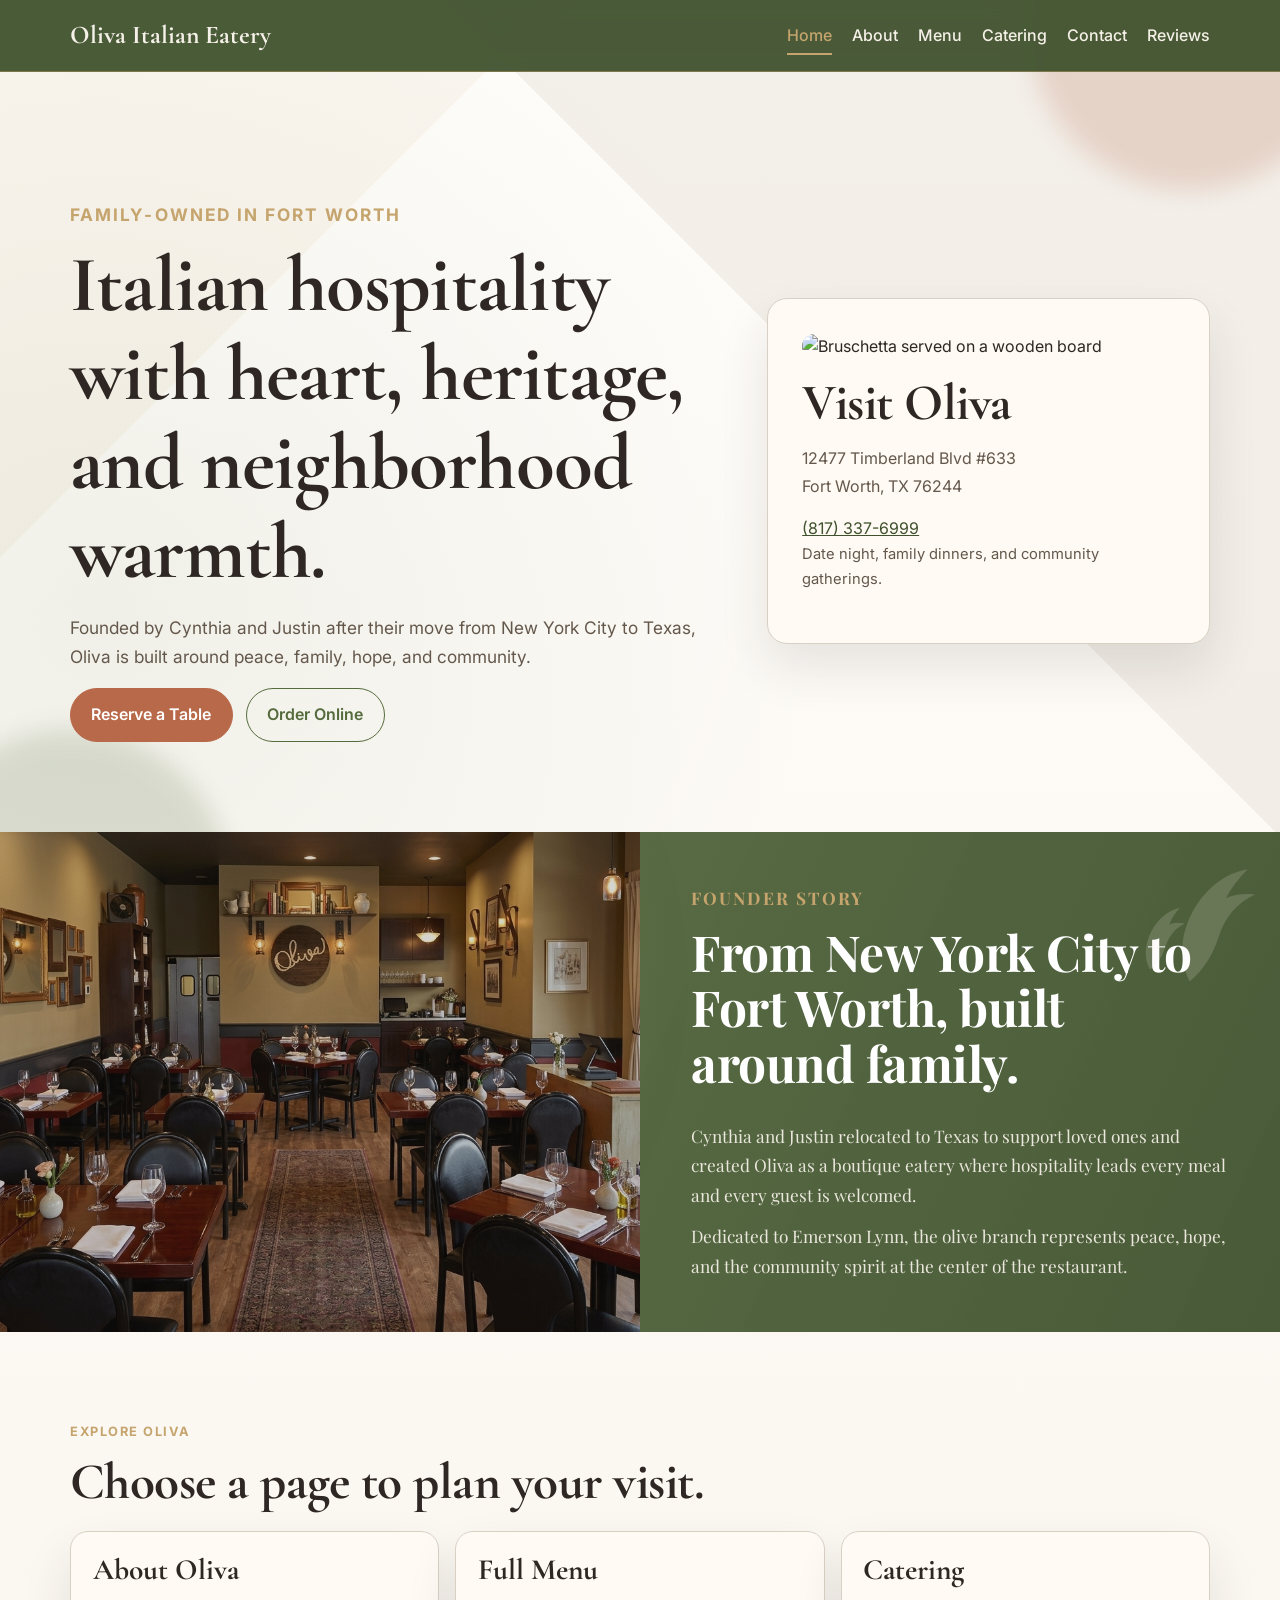
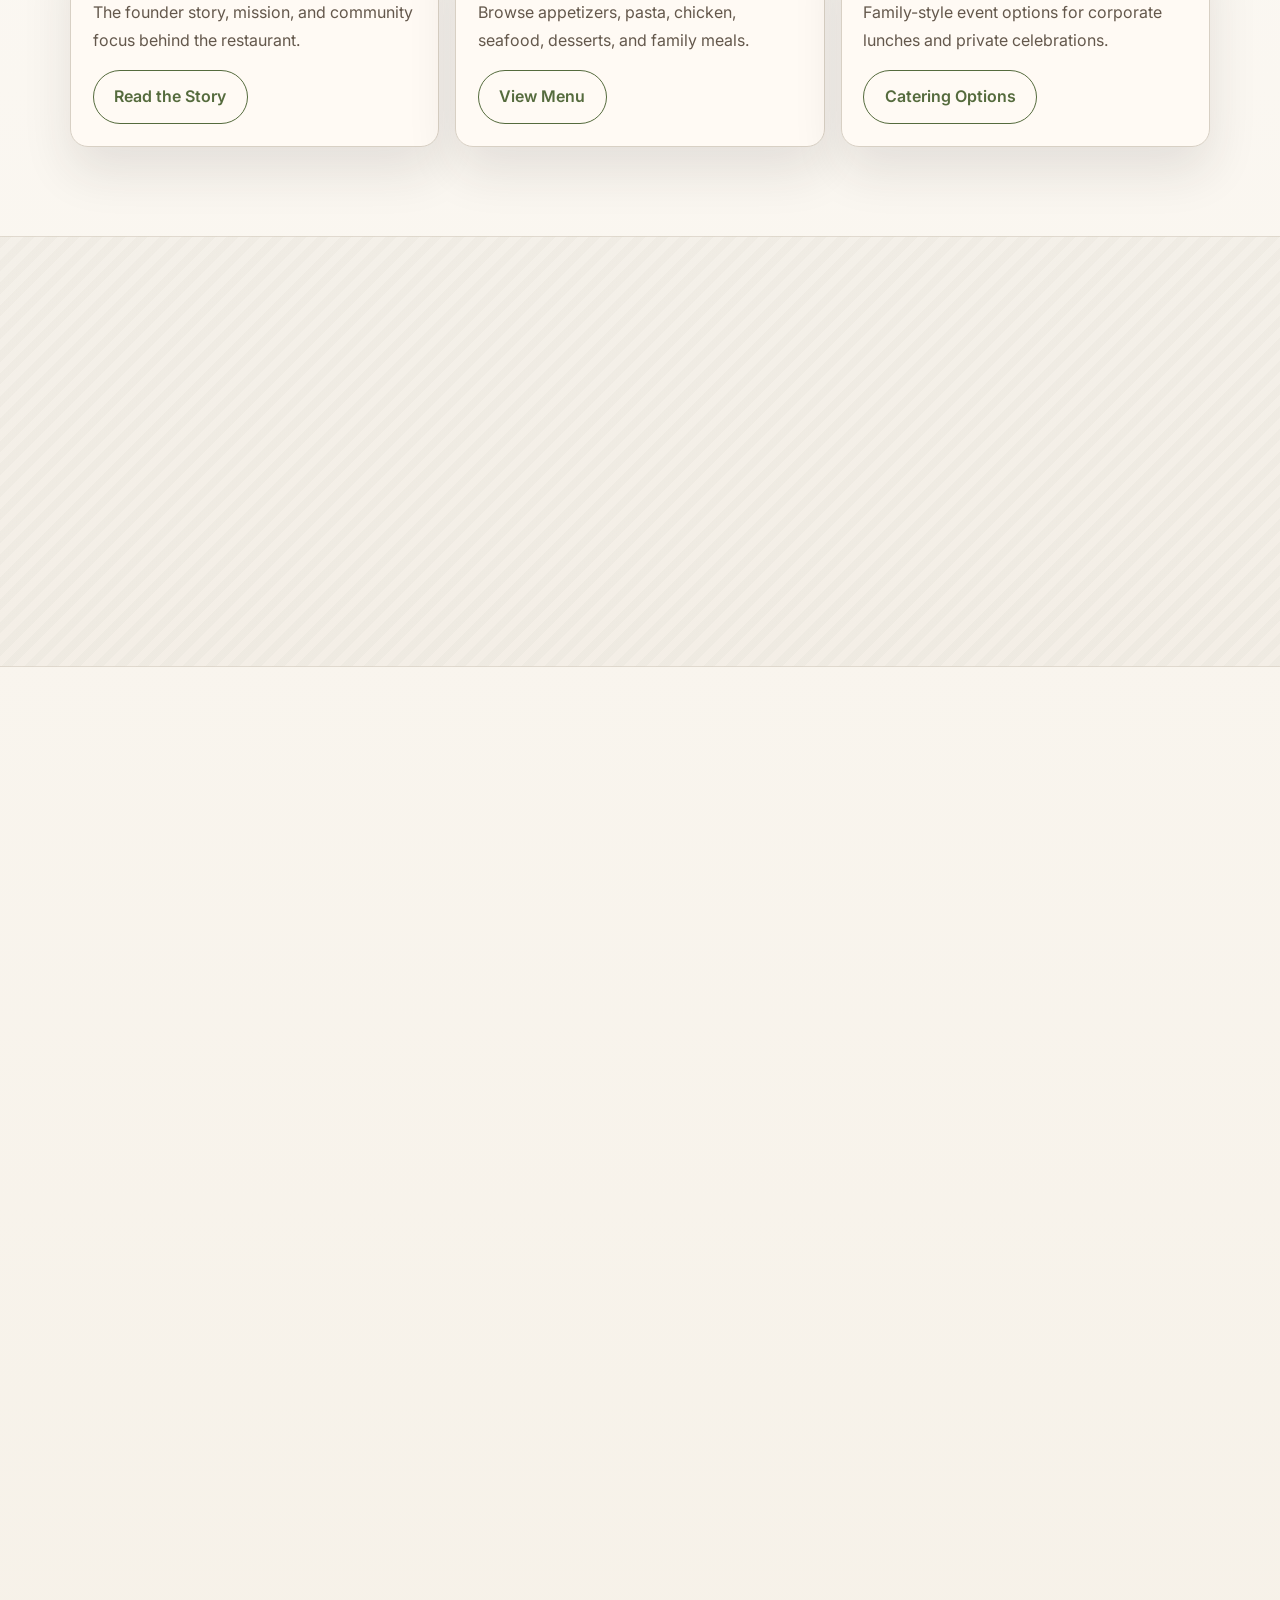
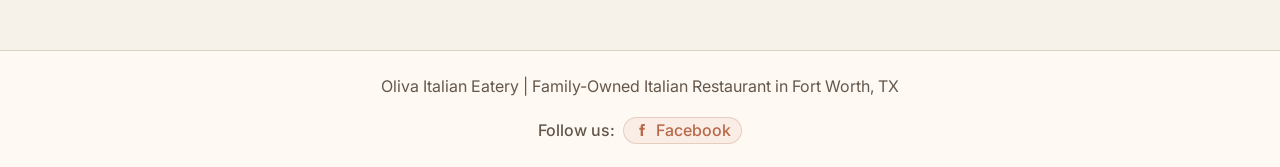
==== index.html @ aaa405d2 "Build Phase 1" ====
<!doctype html>
<html lang="en">
  <head>
    <meta charset="UTF-8" />
    <meta name="viewport" content="width=device-width, initial-scale=1.0" />
    <title>Oliva Italian Eatery | Home</title>
    <meta
      name="description"
      content="Oliva Italian Eatery is a family-owned Italian restaurant in Fort Worth, TX, rooted in hospitality, peace, and authentic community."
    />
    <link rel="preconnect" href="https://fonts.googleapis.com" />
    <link rel="preconnect" href="https://fonts.gstatic.com" crossorigin />
    <link
      href="https://fonts.googleapis.com/css2?family=Cormorant+Garamond:wght@500;600;700&family=Inter:wght@300;400;500;600;700&family=Playfair+Display:wght@500;600;700&display=swap"
      rel="stylesheet"
    />
    <link rel="stylesheet" href="styles.css" />
  </head>
  <body>
    <div class="background-shape shape-one" aria-hidden="true"></div>
    <div class="background-shape shape-two" aria-hidden="true"></div>

    <header class="site-header">
      <div class="container nav-wrap">
        <a class="logo" href="index.html">Oliva Italian Eatery</a>
        <button class="menu-toggle" aria-expanded="false" aria-controls="site-nav">Menu</button>
        <nav id="site-nav" class="site-nav" aria-label="Main navigation">
          <a class="current-page" href="index.html">Home</a>
          <a href="about.html">About</a>
          <a href="menu.html">Menu</a>
          <a href="catering.html">Catering</a>
          <a href="contact.html">Contact</a>
          <a href="index.html#reviews">Reviews</a>
        </nav>
      </div>
    </header>

    <main>
      <section class="hero section">
        <div class="container hero-grid">
          <div class="hero-copy reveal">
            <p class="kicker">Family-Owned in Fort Worth</p>
            <h1>Italian hospitality with heart, heritage, and neighborhood warmth.</h1>
            <p>
              Founded by Cynthia and Justin after their move from New York City to Texas,
              Oliva is built around peace, family, hope, and community.
            </p>
            <div class="hero-actions">
              <a class="btn btn-primary" href="https://www.olivaeatery.com" target="_blank" rel="noreferrer">Reserve a Table</a>
              <a class="btn btn-outline" href="https://www.olivaeatery.com" target="_blank" rel="noreferrer">Order Online</a>
            </div>
          </div>

          <aside class="hero-card reveal" aria-label="Restaurant details">
            <img
              class="hero-photo"
              src="https://upload.wikimedia.org/wikipedia/commons/thumb/1/1f/2014_Bruschetta_The_Larder_Chiang_Mai.jpg/1280px-2014_Bruschetta_The_Larder_Chiang_Mai.jpg"
              alt="Bruschetta served on a wooden board"
            />
            <h2>Visit Oliva</h2>
            <p>12477 Timberland Blvd #633<br />Fort Worth, TX 76244</p>
            <a href="tel:+18173376999">(817) 337-6999</a>
            <p class="small">Date night, family dinners, and community gatherings.</p>
          </aside>
        </div>
      </section>

      <section class="founder-band reveal">
        <div class="founder-wrap">
          <div class="founder-image" role="img" aria-label="Warm Italian dining room interior"></div>
          <div class="founder-copy">
            <p class="kicker">Founder Story</p>
            <h2>From New York City to Fort Worth, built around family.</h2>
            <p>
              Cynthia and Justin relocated to Texas to support loved ones and created Oliva as
              a boutique eatery where hospitality leads every meal and every guest is welcomed.
            </p>
            <p>
              Dedicated to Emerson Lynn, the olive branch represents peace, hope, and the
              community spirit at the center of the restaurant.
            </p>
          </div>
        </div>
      </section>

      <section class="section">
        <div class="container reveal">
          <p class="kicker">Explore Oliva</p>
          <h2>Choose a page to plan your visit.</h2>
          <div class="feature-grid">
            <article>
              <h3>About Oliva</h3>
              <p>The founder story, mission, and community focus behind the restaurant.</p>
              <a class="btn btn-outline" href="about.html">Read the Story</a>
            </article>
            <article>
              <h3>Full Menu</h3>
              <p>Browse appetizers, pasta, chicken, seafood, desserts, and family meals.</p>
              <a class="btn btn-outline" href="menu.html">View Menu</a>
            </article>
            <article>
              <h3>Catering</h3>
              <p>Family-style event options for corporate lunches and private celebrations.</p>
              <a class="btn btn-outline" href="catering.html">Catering Options</a>
            </article>
          </div>
        </div>
      </section>

      <section id="reviews" class="section section-tint">
        <div class="container reveal">
          <p class="kicker">Reviews</p>
          <h2>Trusted by the local community.</h2>
          <div class="reviews-grid">
            <blockquote>
              "A perfect neighborhood Italian spot with genuinely kind service and amazing pasta."
              <cite>- Local Guest</cite>
            </blockquote>
            <blockquote>
              "Great for date night and family dinners. You can feel the heart behind this place."
              <cite>- Fort Worth Diner</cite>
            </blockquote>
            <blockquote>
              "Consistent food, welcoming staff, and a story that makes you want to come back."
              <cite>- Community Member</cite>
            </blockquote>
          </div>
        </div>
      </section>

      <section class="section">
        <div class="container reveal">
          <p class="kicker">Photo Highlights</p>
          <h2>Favorites from the Italian table.</h2>
          <div class="image-grid">
            <figure class="photo-card">
              <img
                src="https://upload.wikimedia.org/wikipedia/commons/thumb/2/26/Lasagna_bolognese.jpg/1280px-Lasagna_bolognese.jpg"
                alt="Traditional lasagna bolognese"
              />
              <figcaption>Lasagna</figcaption>
            </figure>
            <figure class="photo-card">
              <img
                src="https://upload.wikimedia.org/wikipedia/commons/thumb/5/58/Tiramisu_-_Raffaele_Diomede.jpg/1280px-Tiramisu_-_Raffaele_Diomede.jpg"
                alt="Classic tiramisu dessert"
              />
              <figcaption>Tiramisu</figcaption>
            </figure>
            <figure class="photo-card">
              <img
                src="https://upload.wikimedia.org/wikipedia/commons/thumb/b/b1/Caprese-1_%28tigher_crop%29.jpg/1280px-Caprese-1_%28tigher_crop%29.jpg"
                alt="Fresh caprese salad"
              />
              <figcaption>Caprese</figcaption>
            </figure>
            <figure class="photo-card">
              <img
                src="https://upload.wikimedia.org/wikipedia/commons/thumb/a/ad/Cannoli_siciliani_al_Caff%C3%A8_Impero%2C_ad_Alcamo.jpg/960px-Cannoli_siciliani_al_Caff%C3%A8_Impero%2C_ad_Alcamo.jpg"
                alt="Cannoli with powdered sugar"
              />
              <figcaption>Cannoli</figcaption>
            </figure>
          </div>
        </div>
      </section>

      <section class="section">
        <div class="container split reveal">
          <div>
            <p class="kicker">Contact</p>
            <h2>Plan your next meal at Oliva.</h2>
            <p>
              12477 Timberland Blvd #633<br />
              Fort Worth, TX 76244
            </p>
            <p>
              Phone: <a href="tel:+18173376999">(817) 337-6999</a><br />
              Website: <a href="https://www.olivaeatery.com" target="_blank" rel="noreferrer">olivaeatery.com</a>
            </p>
          </div>
          <div class="contact-actions">
            <a class="btn btn-primary" href="contact.html">Open Contact Page</a>
            <a class="btn btn-outline" href="https://maps.google.com/?q=12477+Timberland+Blvd+%23633+Fort+Worth+TX+76244" target="_blank" rel="noreferrer">Get Directions</a>
          </div>
        </div>
      </section>
    </main>

    <footer class="site-footer">
      <div class="container">
        <p>Oliva Italian Eatery | Family-Owned Italian Restaurant in Fort Worth, TX</p>
        <p class="social-links">
          Follow us:
          <a href="https://www.facebook.com/olivaeatery/" target="_blank" rel="noreferrer" aria-label="Oliva Eatery on Facebook">
            <span class="social-icon" aria-hidden="true">
              <svg viewBox="0 0 24 24" role="img" focusable="false">
                <path
                  d="M13.5 8.5V6.9c0-.8.5-.9.8-.9h2V3h-2.8C10.6 3 10 5.1 10 6.3v2.2H8v3h2V21h3.5v-9.5h2.4l.3-3h-2.7z"
                ></path>
              </svg>
            </span>
            Facebook
          </a>
        </p>
      </div>
    </footer>

    <script src="script.js"></script>
  </body>
</html>
---- styles.css ----
:root {
  --olive: #556b3d;
  --olive-deep: #3f512d;
  --terracotta: #b8694a;
  --cream: #f6f1e8;
  --stone: #d8d0c4;
  --espresso: #2e2723;
  --gold: #c5a46d;
  --paper: #fffdfa;
  --muted: #64584c;
  --card: #fffaf4;
  --border: #d8d0c4;
  --shadow: 0 24px 50px rgba(46, 39, 35, 0.11);
  --section-space: clamp(4rem, 7vw, 6.4rem);
}

* {
  box-sizing: border-box;
}

html {
  scroll-behavior: smooth;
}

body {
  margin: 0;
  font-family: "Inter", sans-serif;
  color: var(--espresso);
  background:
    linear-gradient(135deg, rgba(197, 164, 109, 0.08) 12%, transparent 12%),
    linear-gradient(225deg, rgba(216, 208, 196, 0.3) 18%, transparent 18%),
    radial-gradient(circle at 8% 18%, rgba(85, 107, 61, 0.08), transparent 24%),
    linear-gradient(180deg, var(--paper), var(--cream));
  line-height: 1.6;
  overflow-x: hidden;
}

.background-shape {
  position: fixed;
  width: 320px;
  height: 320px;
  border-radius: 999px;
  z-index: -1;
  filter: blur(12px);
  opacity: 0.35;
}

.shape-one {
  top: -130px;
  right: -70px;
  background: rgba(184, 105, 74, 0.6);
}

.shape-two {
  bottom: -150px;
  left: -90px;
  background: rgba(85, 107, 61, 0.5);
}

img {
  max-width: 100%;
}

.container {
  width: min(1140px, 90%);
  margin: 0 auto;
}

.section {
  padding: var(--section-space) 0;
  position: relative;
}

.section + .section .container {
  position: relative;
}

.section + .section .container::before {
  content: "";
  position: absolute;
  top: calc(var(--section-space) * -0.55);
  left: 50%;
  transform: translateX(-50%);
  width: min(240px, 46vw);
  height: 14px;
  background:
    radial-gradient(circle, rgba(197, 164, 109, 0.55) 2.2px, transparent 2.2px)
      center/22px 14px repeat-x;
  pointer-events: none;
}

.section-tint {
  background:
    linear-gradient(to right, rgba(216, 208, 196, 0.16), rgba(216, 208, 196, 0.16)),
    repeating-linear-gradient(
      -45deg,
      rgba(216, 208, 196, 0.13),
      rgba(216, 208, 196, 0.13) 8px,
      transparent 8px,
      transparent 16px
    );
  border-top: 1px solid rgba(216, 208, 196, 0.72);
  border-bottom: 1px solid rgba(216, 208, 196, 0.72);
}

.kicker {
  text-transform: uppercase;
  letter-spacing: 0.12em;
  font-size: 0.8rem;
  font-weight: 700;
  color: var(--gold);
  margin-bottom: 0.7rem;
}

h1,
h2,
h3 {
  font-family: "Cormorant Garamond", serif;
  line-height: 1.12;
  margin: 0;
}

h1 {
  font-size: clamp(2.8rem, 6.2vw, 5.2rem);
  margin-bottom: 1rem;
  letter-spacing: -0.01em;
}

h2 {
  font-size: clamp(2rem, 4vw, 3.35rem);
  margin-bottom: 1.2rem;
  letter-spacing: -0.01em;
}

h3 {
  font-size: clamp(1.35rem, 2.3vw, 1.85rem);
  margin-bottom: 0.8rem;
}

blockquote,
figcaption,
.founder-band h2,
.founder-band p {
  font-family: "Playfair Display", serif;
}

p {
  margin: 0 0 1rem;
  color: var(--muted);
  line-height: 1.72;
}

a {
  color: var(--olive-deep);
}

.site-header {
  position: sticky;
  top: 0;
  z-index: 20;
  backdrop-filter: blur(8px);
  background: rgba(63, 81, 45, 0.94);
  border-bottom: 1px solid rgba(197, 164, 109, 0.42);
}

.nav-wrap {
  display: flex;
  align-items: center;
  justify-content: space-between;
  gap: 1rem;
  padding: 0.95rem 0;
}

.logo {
  font-family: "Cormorant Garamond", serif;
  font-size: 1.6rem;
  font-weight: 700;
  text-decoration: none;
  color: var(--cream);
}

.site-nav {
  display: flex;
  gap: 1.25rem;
}

.site-nav a {
  text-decoration: none;
  font-weight: 500;
  color: var(--cream);
  position: relative;
}

.site-nav a:hover {
  color: var(--gold);
}

.site-nav a.current-page {
  color: var(--gold);
}

.site-nav a.current-page::after {
  content: "";
  position: absolute;
  left: 0;
  right: 0;
  bottom: -0.4rem;
  height: 2px;
  background: var(--gold);
}

.menu-toggle {
  display: none;
  border: 1px solid var(--gold);
  background: transparent;
  color: var(--cream);
  padding: 0.4rem 0.75rem;
  border-radius: 999px;
  font: inherit;
}

.hero {
  padding-top: clamp(6.2rem, 10vw, 8.2rem);
  padding-bottom: clamp(4.2rem, 7vw, 5.8rem);
}

.page-hero {
  padding-top: clamp(6.2rem, 10vw, 8rem);
  text-align: left;
}

.hero-copy {
  max-width: 70ch;
}

.hero-copy > p {
  font-size: 1.08rem;
}

.hero-grid,
.split {
  display: grid;
  gap: 2rem;
  align-items: center;
  grid-template-columns: 1.2fr 0.8fr;
}

.hero-card,
.story-points article,
.cta-box,
.reviews-grid blockquote {
  background: var(--card);
  border: 1px solid var(--border);
  border-radius: 20px;
  box-shadow: var(--shadow);
}

.hero-card {
  padding: 2.15rem;
}

.hero-photo {
  width: 100%;
  height: 240px;
  object-fit: cover;
  border-radius: 12px;
  margin-bottom: 1rem;
}

.hero-card h2 {
  margin-bottom: 0.8rem;
}

.small {
  font-size: 0.92rem;
}

.hero-actions,
.contact-actions {
  display: flex;
  flex-wrap: wrap;
  gap: 0.8rem;
}

.btn {
  display: inline-flex;
  align-items: center;
  justify-content: center;
  padding: 0.82rem 1.28rem;
  border-radius: 999px;
  text-decoration: none;
  font-weight: 600;
  transition: transform 0.2s ease, background 0.25s ease, color 0.25s ease, border-color 0.25s ease;
}

.btn:hover {
  transform: translateY(-2px);
}

.btn-primary {
  background: var(--terracotta);
  color: #fff;
  border: 1px solid var(--terracotta);
}

.btn-primary:hover {
  background: #a55a3d;
  border-color: #a55a3d;
}

.btn-outline {
  border: 1px solid var(--olive);
  color: var(--olive);
}

.btn-outline:hover {
  background: rgba(197, 164, 109, 0.12);
  border-color: var(--gold);
  color: var(--olive-deep);
}

.story-points {
  display: grid;
  gap: 1rem;
}

.story-points article {
  padding: 1.2rem;
}

.feature-grid {
  margin-top: 1.2rem;
  display: grid;
  gap: 1rem;
  grid-template-columns: repeat(3, minmax(0, 1fr));
}

.feature-grid article {
  background: var(--card);
  border: 1px solid var(--border);
  border-radius: 18px;
  padding: 1.35rem;
  box-shadow: var(--shadow);
}

.founder-band {
  background:
    linear-gradient(115deg, rgba(85, 107, 61, 0.92), rgba(63, 81, 45, 0.95)),
    radial-gradient(circle at 20% 30%, rgba(197, 164, 109, 0.26), transparent 45%);
  color: #f7f2ea;
  padding: 0;
}

.founder-wrap {
  display: grid;
  grid-template-columns: 1fr 1fr;
  min-height: 420px;
}

.founder-image {
  min-height: 340px;
  background-image:
    linear-gradient(rgba(46, 39, 35, 0.2), rgba(46, 39, 35, 0.2)),
    url("images/new interior.png");
  background-size: cover;
  background-position: center;
}

.founder-copy {
  padding: clamp(2rem, 4vw, 3.8rem);
  display: grid;
  align-content: center;
  gap: 0.7rem;
  position: relative;
}

.founder-copy::before {
  content: "";
  position: absolute;
  top: 1.2rem;
  right: 1.2rem;
  width: 145px;
  height: 145px;
  opacity: 0.16;
  background-repeat: no-repeat;
  background-size: contain;
  background-image: url("data:image/svg+xml,%3Csvg xmlns='http://www.w3.org/2000/svg' viewBox='0 0 120 120'%3E%3Cpath d='M61 108c-9-18-8-38 2-57s27-33 46-36c-8 8-14 16-18 24 7-3 15-4 24-3-15 7-25 19-30 35-5 15-12 27-24 37zM28 98c-5-10-4-21 1-31 5-10 14-18 24-20-4 4-7 9-9 14 4-2 8-2 13-1-8 4-13 10-16 19-3 8-6 15-13 19z' fill='%23f6f1e8'/%3E%3C/svg%3E");
}

.founder-band .kicker {
  color: var(--gold);
}

.founder-band h2 {
  color: #fff;
  font-size: clamp(2rem, 4vw, 3.1rem);
}

.founder-band p {
  color: rgba(246, 241, 232, 0.93);
  font-size: 1.08rem;
  margin: 0;
}

.image-grid {
  display: grid;
  gap: 1rem;
  grid-template-columns: repeat(4, minmax(0, 1fr));
  margin-top: 1.4rem;
}

.compact-grid {
  grid-template-columns: repeat(3, minmax(0, 1fr));
  margin-bottom: 1.2rem;
}

.photo-card {
  margin: 0;
  border: 1px solid var(--border);
  border-radius: 18px;
  background: var(--card);
  box-shadow: var(--shadow);
  overflow: hidden;
}

.photo-card img {
  display: block;
  width: 100%;
  height: 210px;
  object-fit: cover;
}

.photo-card figcaption {
  padding: 0.7rem 0.9rem;
  font-weight: 600;
  color: var(--espresso);
}

.inline-photo {
  width: 100%;
  height: 260px;
  object-fit: cover;
  border: 1px solid var(--border);
  border-radius: 14px;
  box-shadow: var(--shadow);
  margin-top: 0.8rem;
}

.menu-grid {
  margin-top: 1.8rem;
  display: grid;
  gap: 1rem;
  grid-template-columns: repeat(3, minmax(0, 1fr));
}

.menu-grid article {
  background: var(--card);
  border: 1px solid var(--border);
  border-radius: 18px;
  padding: 1.35rem;
}

.menu-grid ul {
  margin: 0;
  padding-left: 1.15rem;
}

.cta-box {
  padding: 2rem;
  text-align: center;
}

.gallery-grid {
  display: grid;
  gap: 1rem;
  grid-template-columns: repeat(4, minmax(0, 1fr));
}

.gallery-grid figure {
  margin: 0;
  border-radius: 18px;
  min-height: 170px;
  display: grid;
  place-items: end start;
  padding: 1rem;
  border: 1px solid var(--border);
  background:
    linear-gradient(130deg, rgba(85, 107, 61, 0.93), rgba(184, 105, 74, 0.88)),
    repeating-linear-gradient(
      45deg,
      rgba(255, 255, 255, 0.12),
      rgba(255, 255, 255, 0.12) 10px,
      transparent 10px,
      transparent 20px
    );
  color: #fff;
  font-weight: 600;
  letter-spacing: 0.02em;
}

.reviews-grid {
  display: grid;
  gap: 1rem;
  grid-template-columns: repeat(3, minmax(0, 1fr));
}

.reviews-grid blockquote {
  margin: 0;
  padding: 1.45rem;
  font-size: 1.02rem;
}

.reviews-grid cite {
  display: block;
  margin-top: 0.8rem;
  font-style: normal;
  color: var(--gold);
}

.site-footer {
  border-top: 1px solid rgba(216, 208, 196, 0.9);
  padding: 1.4rem 0;
  text-align: center;
  background: rgba(255, 250, 244, 0.88);
}

.social-links {
  display: flex;
  justify-content: center;
  align-items: center;
  gap: 0.5rem;
  flex-wrap: wrap;
  margin-bottom: 0;
  font-weight: 500;
}

.social-links a {
  display: inline-flex;
  align-items: center;
  justify-content: center;
  gap: 0.35rem;
  padding: 0.26rem 0.62rem;
  border-radius: 999px;
  background: rgba(184, 105, 74, 0.08);
  color: var(--terracotta);
  text-decoration: none;
  border: 1px solid rgba(160, 74, 47, 0.2);
  line-height: 1;
}

.social-icon {
  width: 1rem;
  height: 1rem;
  display: inline-flex;
  align-items: center;
  justify-content: center;
}

.social-icon svg {
  display: block;
  width: 100%;
  height: 100%;
  fill: currentColor;
}

.social-links a:hover {
  background: rgba(197, 164, 109, 0.22);
  color: var(--olive-deep);
  border-color: rgba(85, 107, 61, 0.24);
}

.reveal {
  opacity: 0;
  transform: translateY(20px);
  transition: opacity 0.55s ease, transform 0.55s ease;
}

.feature-grid article,
.menu-grid article,
.photo-card,
.reviews-grid blockquote,
.story-points article {
  transition: transform 0.25s ease, box-shadow 0.25s ease;
}

.feature-grid article:hover,
.menu-grid article:hover,
.photo-card:hover,
.reviews-grid blockquote:hover,
.story-points article:hover {
  transform: translateY(-4px);
  box-shadow: 0 28px 52px rgba(46, 39, 35, 0.15);
}

.reveal.reveal-on {
  opacity: 1;
  transform: translateY(0);
}

@media (max-width: 980px) {
  .founder-wrap {
    grid-template-columns: 1fr;
  }

  .founder-image {
    min-height: 260px;
  }

  .image-grid,
  .feature-grid,
  .menu-grid {
    grid-template-columns: repeat(2, minmax(0, 1fr));
  }

  .gallery-grid,
  .reviews-grid {
    grid-template-columns: repeat(2, minmax(0, 1fr));
  }
}

@media (max-width: 760px) {
  .menu-toggle {
    display: block;
  }

  .site-nav {
    position: absolute;
    top: 100%;
    right: 4%;
    background: var(--olive-deep);
    border: 1px solid rgba(197, 164, 109, 0.3);
    border-radius: 14px;
    box-shadow: var(--shadow);
    padding: 0.75rem;
    display: none;
    flex-direction: column;
    min-width: 180px;
  }

  .site-nav.nav-open {
    display: flex;
  }

  .hero-grid,
  .split,
  .image-grid,
  .feature-grid,
  .menu-grid,
  .gallery-grid,
  .reviews-grid {
    grid-template-columns: 1fr;
  }

  .hero {
    padding-top: 5.4rem;
    padding-bottom: 3.9rem;
  }

  .page-hero {
    padding-top: 5.4rem;
  }

  .section {
    padding: 3.8rem 0;
  }
}
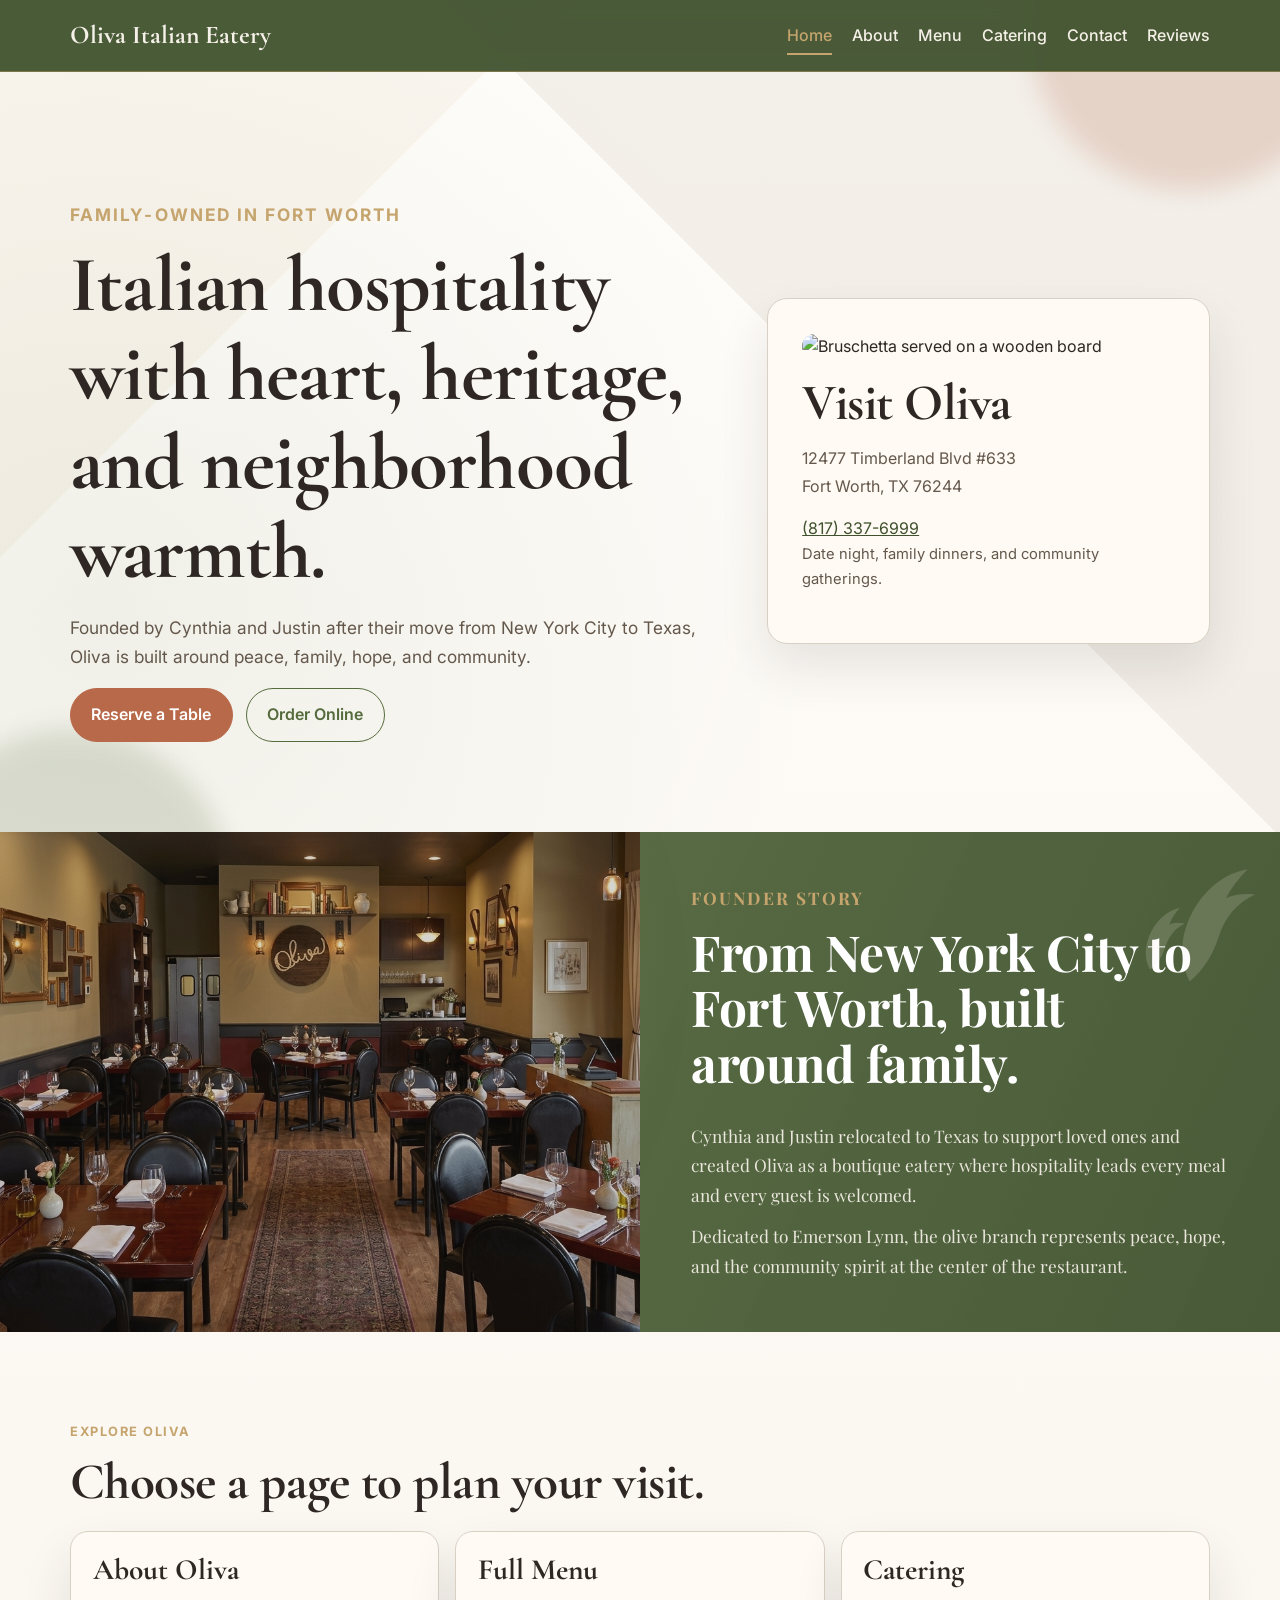
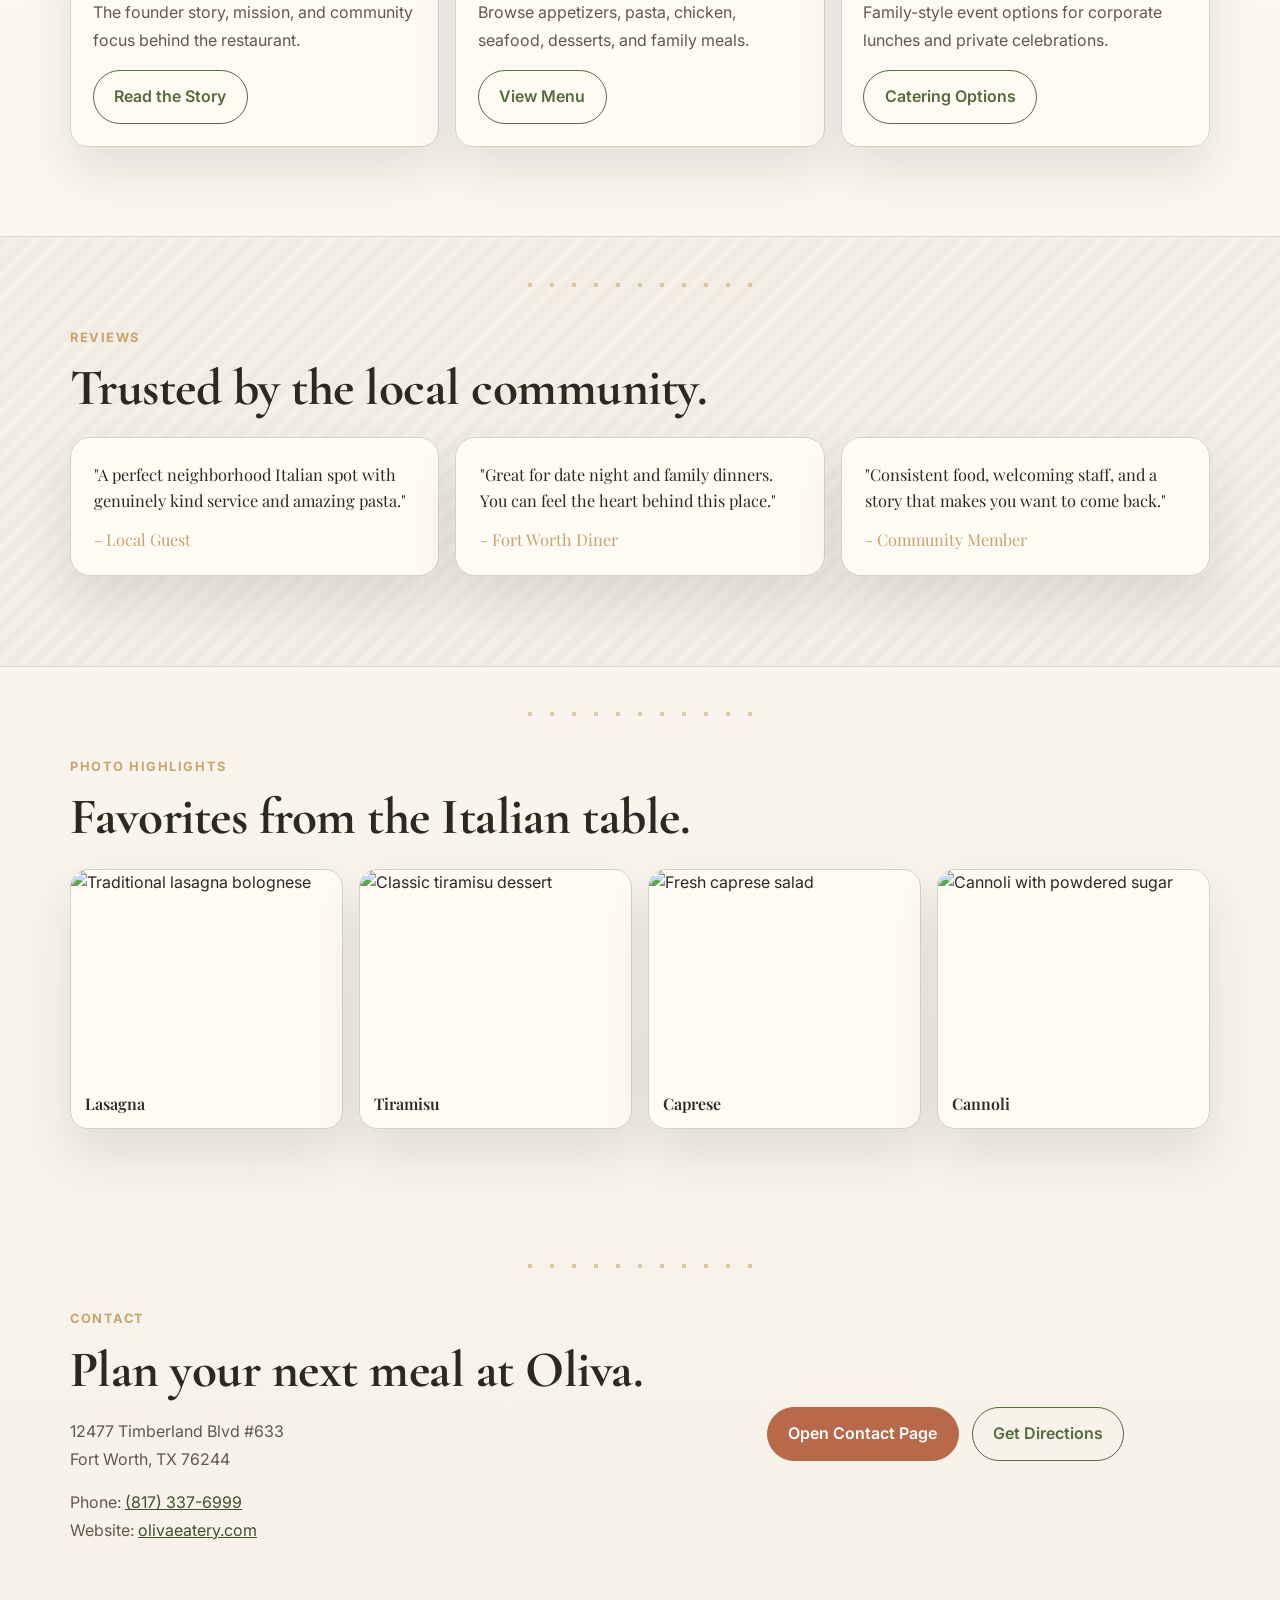
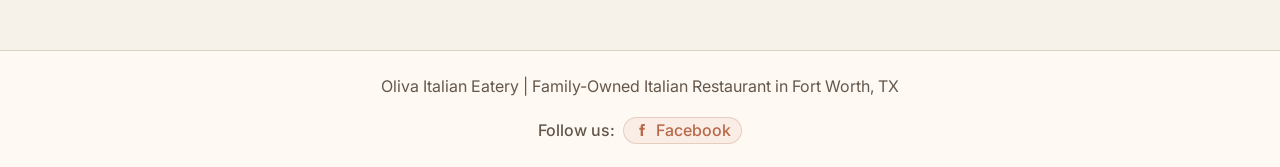
==== commit 40595f92: "added nofollow for google" ====
--- a/index.html
+++ b/index.html
@@ -8,6 +8,8 @@
       name="description"
       content="Oliva Italian Eatery is a family-owned Italian restaurant in Fort Worth, TX, rooted in hospitality, peace, and authentic community."
     />
+    <meta name="robots" content="noindex, nofollow" />
+    <meta name="googlebot" content="noindex, nofollow" />
     <link rel="preconnect" href="https://fonts.googleapis.com" />
     <link rel="preconnect" href="https://fonts.gstatic.com" crossorigin />
     <link
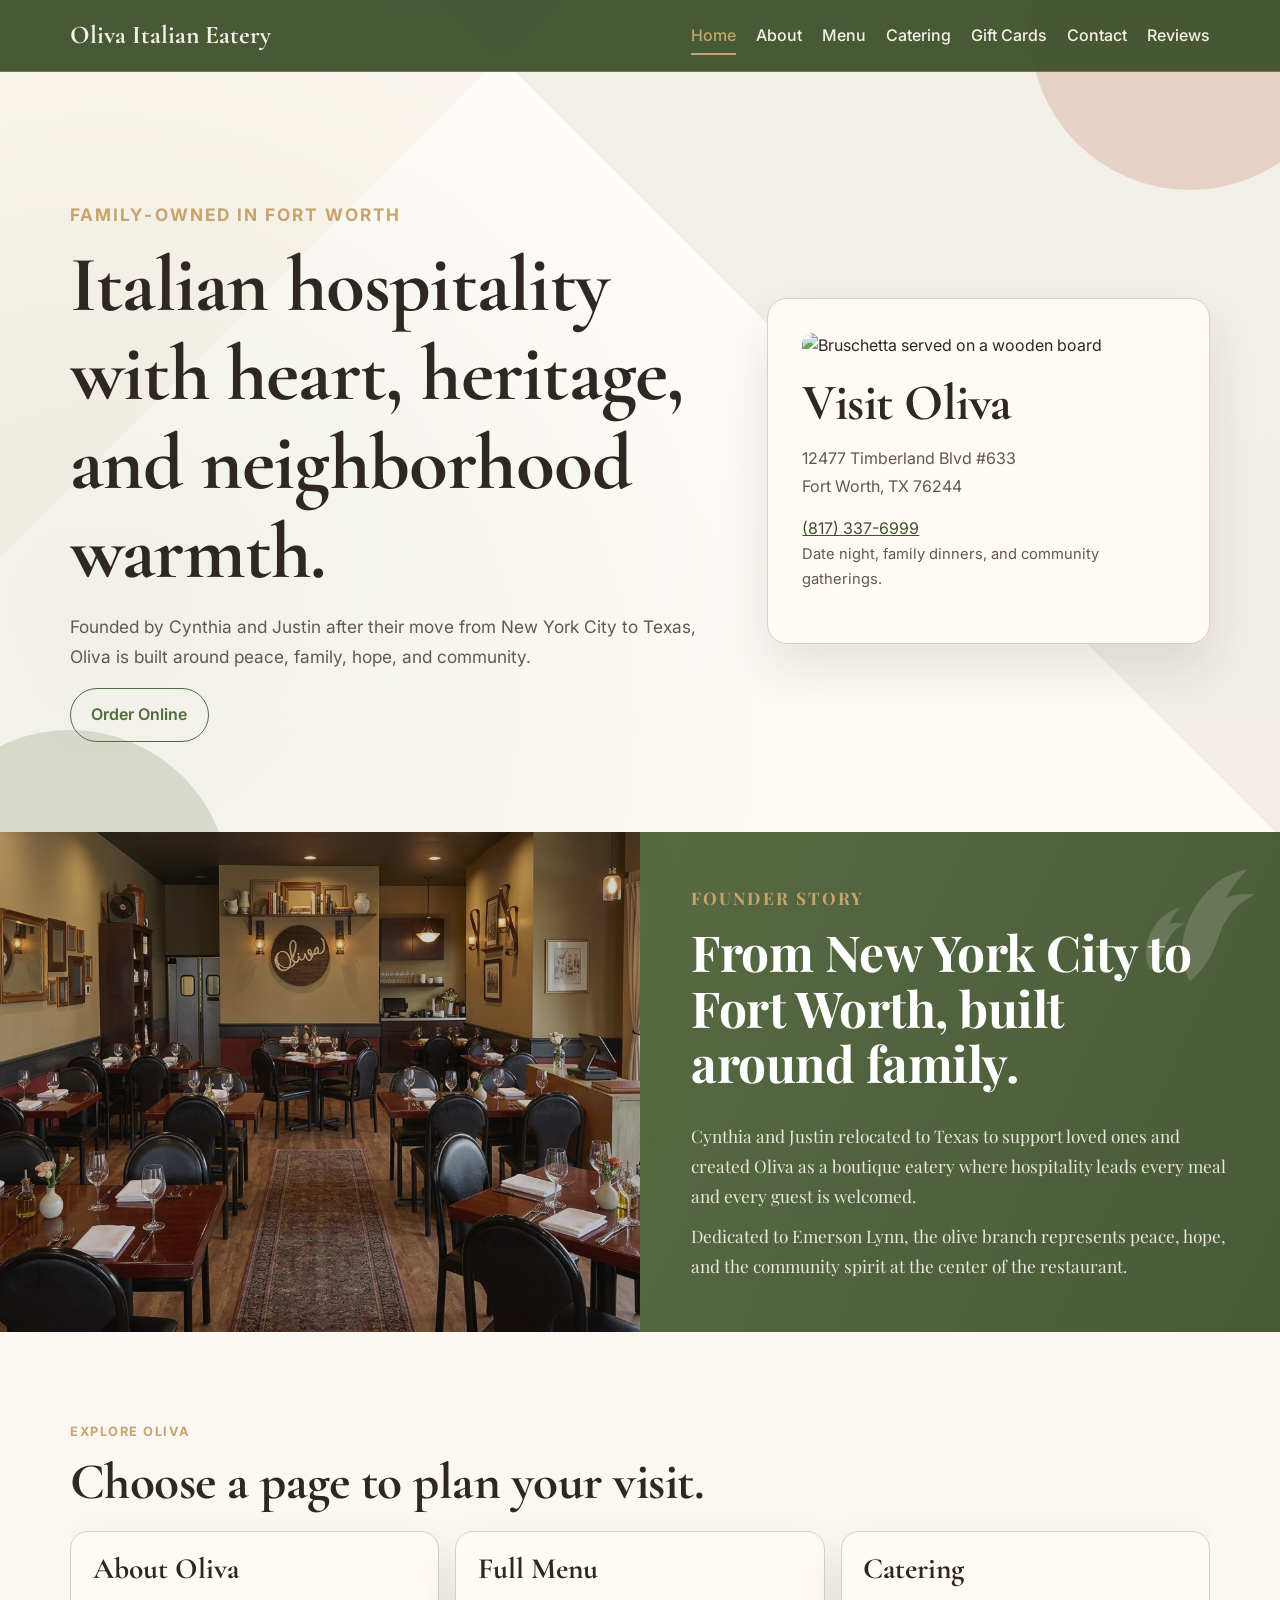
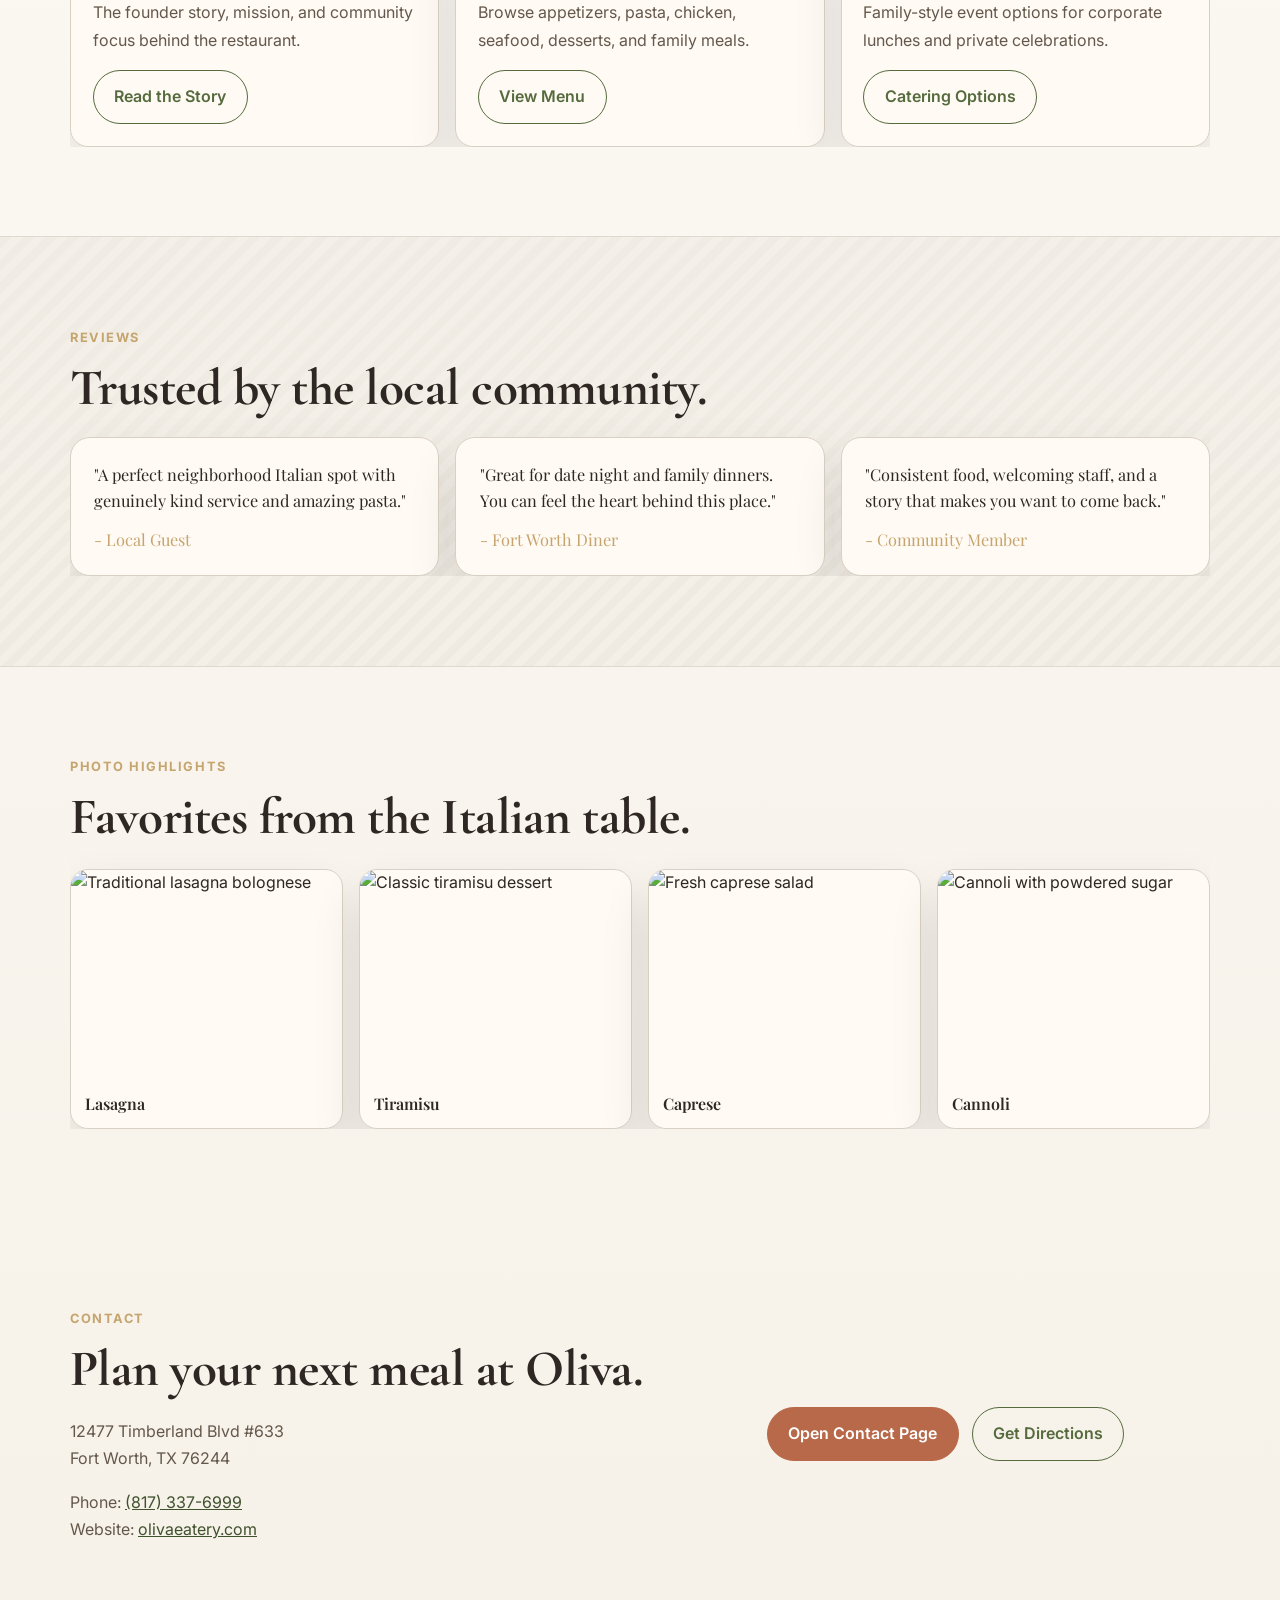
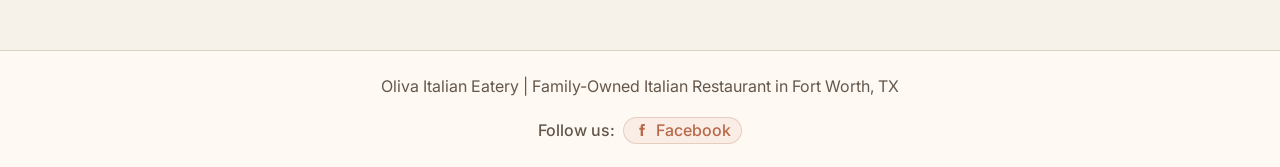
==== commit eb25e5da: "optimized, added gift card page, fixed and replaced links" ====
--- a/index.html
+++ b/index.html
@@ -31,6 +31,7 @@
           <a href="about.html">About</a>
           <a href="menu.html">Menu</a>
           <a href="catering.html">Catering</a>
+          <a href="gift-cards.html">Gift Cards</a>
           <a href="contact.html">Contact</a>
           <a href="index.html#reviews">Reviews</a>
         </nav>
@@ -48,8 +49,7 @@
               Oliva is built around peace, family, hope, and community.
             </p>
             <div class="hero-actions">
-              <a class="btn btn-primary" href="https://www.olivaeatery.com" target="_blank" rel="noreferrer">Reserve a Table</a>
-              <a class="btn btn-outline" href="https://www.olivaeatery.com" target="_blank" rel="noreferrer">Order Online</a>
+              <a class="btn btn-outline" href="https://order.toasttab.com/online/oliva-italian-eatery-12477-timberland-blvd-suite-633" target="_blank" rel="noreferrer">Order Online</a>
             </div>
           </div>
 
@@ -58,6 +58,7 @@
               class="hero-photo"
               src="https://upload.wikimedia.org/wikipedia/commons/thumb/1/1f/2014_Bruschetta_The_Larder_Chiang_Mai.jpg/1280px-2014_Bruschetta_The_Larder_Chiang_Mai.jpg"
               alt="Bruschetta served on a wooden board"
+              loading="lazy"
             />
             <h2>Visit Oliva</h2>
             <p>12477 Timberland Blvd #633<br />Fort Worth, TX 76244</p>
@@ -139,6 +140,7 @@
               <img
                 src="https://upload.wikimedia.org/wikipedia/commons/thumb/2/26/Lasagna_bolognese.jpg/1280px-Lasagna_bolognese.jpg"
                 alt="Traditional lasagna bolognese"
+                loading="lazy"
               />
               <figcaption>Lasagna</figcaption>
             </figure>
@@ -146,6 +148,7 @@
               <img
                 src="https://upload.wikimedia.org/wikipedia/commons/thumb/5/58/Tiramisu_-_Raffaele_Diomede.jpg/1280px-Tiramisu_-_Raffaele_Diomede.jpg"
                 alt="Classic tiramisu dessert"
+                loading="lazy"
               />
               <figcaption>Tiramisu</figcaption>
             </figure>
@@ -153,6 +156,7 @@
               <img
                 src="https://upload.wikimedia.org/wikipedia/commons/thumb/b/b1/Caprese-1_%28tigher_crop%29.jpg/1280px-Caprese-1_%28tigher_crop%29.jpg"
                 alt="Fresh caprese salad"
+                loading="lazy"
               />
               <figcaption>Caprese</figcaption>
             </figure>
@@ -160,6 +164,7 @@
               <img
                 src="https://upload.wikimedia.org/wikipedia/commons/thumb/a/ad/Cannoli_siciliani_al_Caff%C3%A8_Impero%2C_ad_Alcamo.jpg/960px-Cannoli_siciliani_al_Caff%C3%A8_Impero%2C_ad_Alcamo.jpg"
                 alt="Cannoli with powdered sugar"
+                loading="lazy"
               />
               <figcaption>Cannoli</figcaption>
             </figure>
--- a/styles.css
+++ b/styles.css
@@ -19,7 +19,7 @@
 }
 
 html {
-  scroll-behavior: smooth;
+  /* Removed smooth scroll for better performance */
 }
 
 body {
@@ -41,8 +41,9 @@
   height: 320px;
   border-radius: 999px;
   z-index: -1;
-  filter: blur(12px);
+  /* Removed blur filter for better performance */
   opacity: 0.35;
+  will-change: auto;
 }
 
 .shape-one {
@@ -158,9 +159,10 @@
   position: sticky;
   top: 0;
   z-index: 20;
-  backdrop-filter: blur(8px);
-  background: rgba(63, 81, 45, 0.94);
+  /* Removed backdrop-filter blur for better performance */
+  background: rgba(63, 81, 45, 0.95);
   border-bottom: 1px solid rgba(197, 164, 109, 0.42);
+  will-change: auto;
 }
 
 .nav-wrap {
@@ -290,11 +292,11 @@
   border-radius: 999px;
   text-decoration: none;
   font-weight: 600;
-  transition: transform 0.2s ease, background 0.25s ease, color 0.25s ease, border-color 0.25s ease;
+  transition: background 0.2s ease, color 0.2s ease, border-color 0.2s ease;
 }
 
 .btn:hover {
-  transform: translateY(-2px);
+  /* Removed transform for better performance */
 }
 
 .btn-primary {
@@ -463,11 +465,35 @@
 .menu-grid ul {
   margin: 0;
   padding-left: 1.15rem;
+  list-style: none;
+}
+
+.menu-grid li {
+  margin-bottom: 0.95rem;
+  display: flex;
+  flex-direction: column;
+  gap: 0.25rem;
+}
+
+.ingredient {
+  display: block;
+  font-size: 0.85rem;
+  color: var(--muted);
+  font-weight: 400;
+  line-height: 1.5;
+  font-style: italic;
 }
 
 .cta-box {
   padding: 2rem;
   text-align: center;
+}
+
+.catering-actions {
+  display: flex;
+  flex-direction: column;
+  align-items: center;
+  gap: 0.85rem;
 }
 
 .gallery-grid {
@@ -571,8 +597,9 @@
 
 .reveal {
   opacity: 0;
-  transform: translateY(20px);
-  transition: opacity 0.55s ease, transform 0.55s ease;
+  /* Simplified animation for better performance */
+  transition: opacity 0.4s ease;
+  contain: layout style paint;
 }
 
 .feature-grid article,
@@ -588,13 +615,12 @@
 .photo-card:hover,
 .reviews-grid blockquote:hover,
 .story-points article:hover {
-  transform: translateY(-4px);
-  box-shadow: 0 28px 52px rgba(46, 39, 35, 0.15);
+  /* Removed transform for better performance */
+  box-shadow: 0 16px 32px rgba(46, 39, 35, 0.12);
 }
 
 .reveal.reveal-on {
   opacity: 1;
-  transform: translateY(0);
 }
 
 @media (max-width: 980px) {
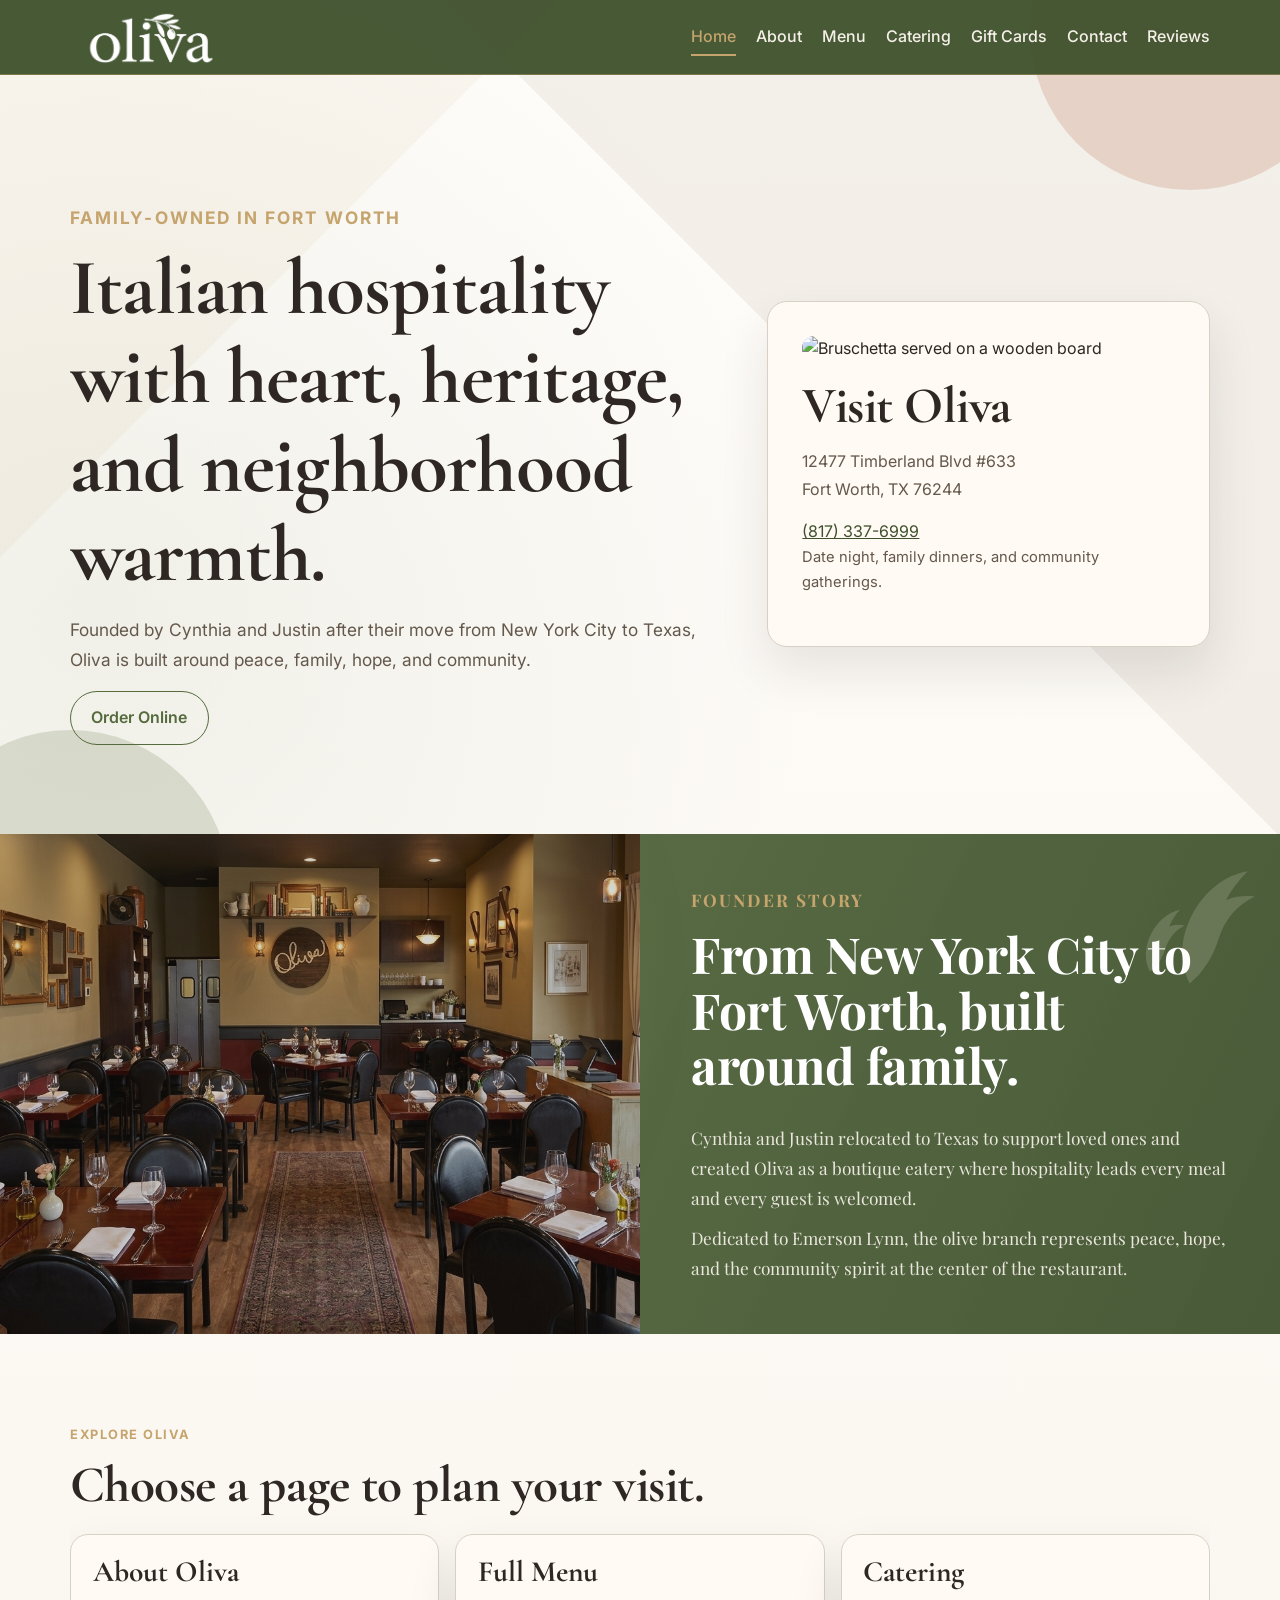
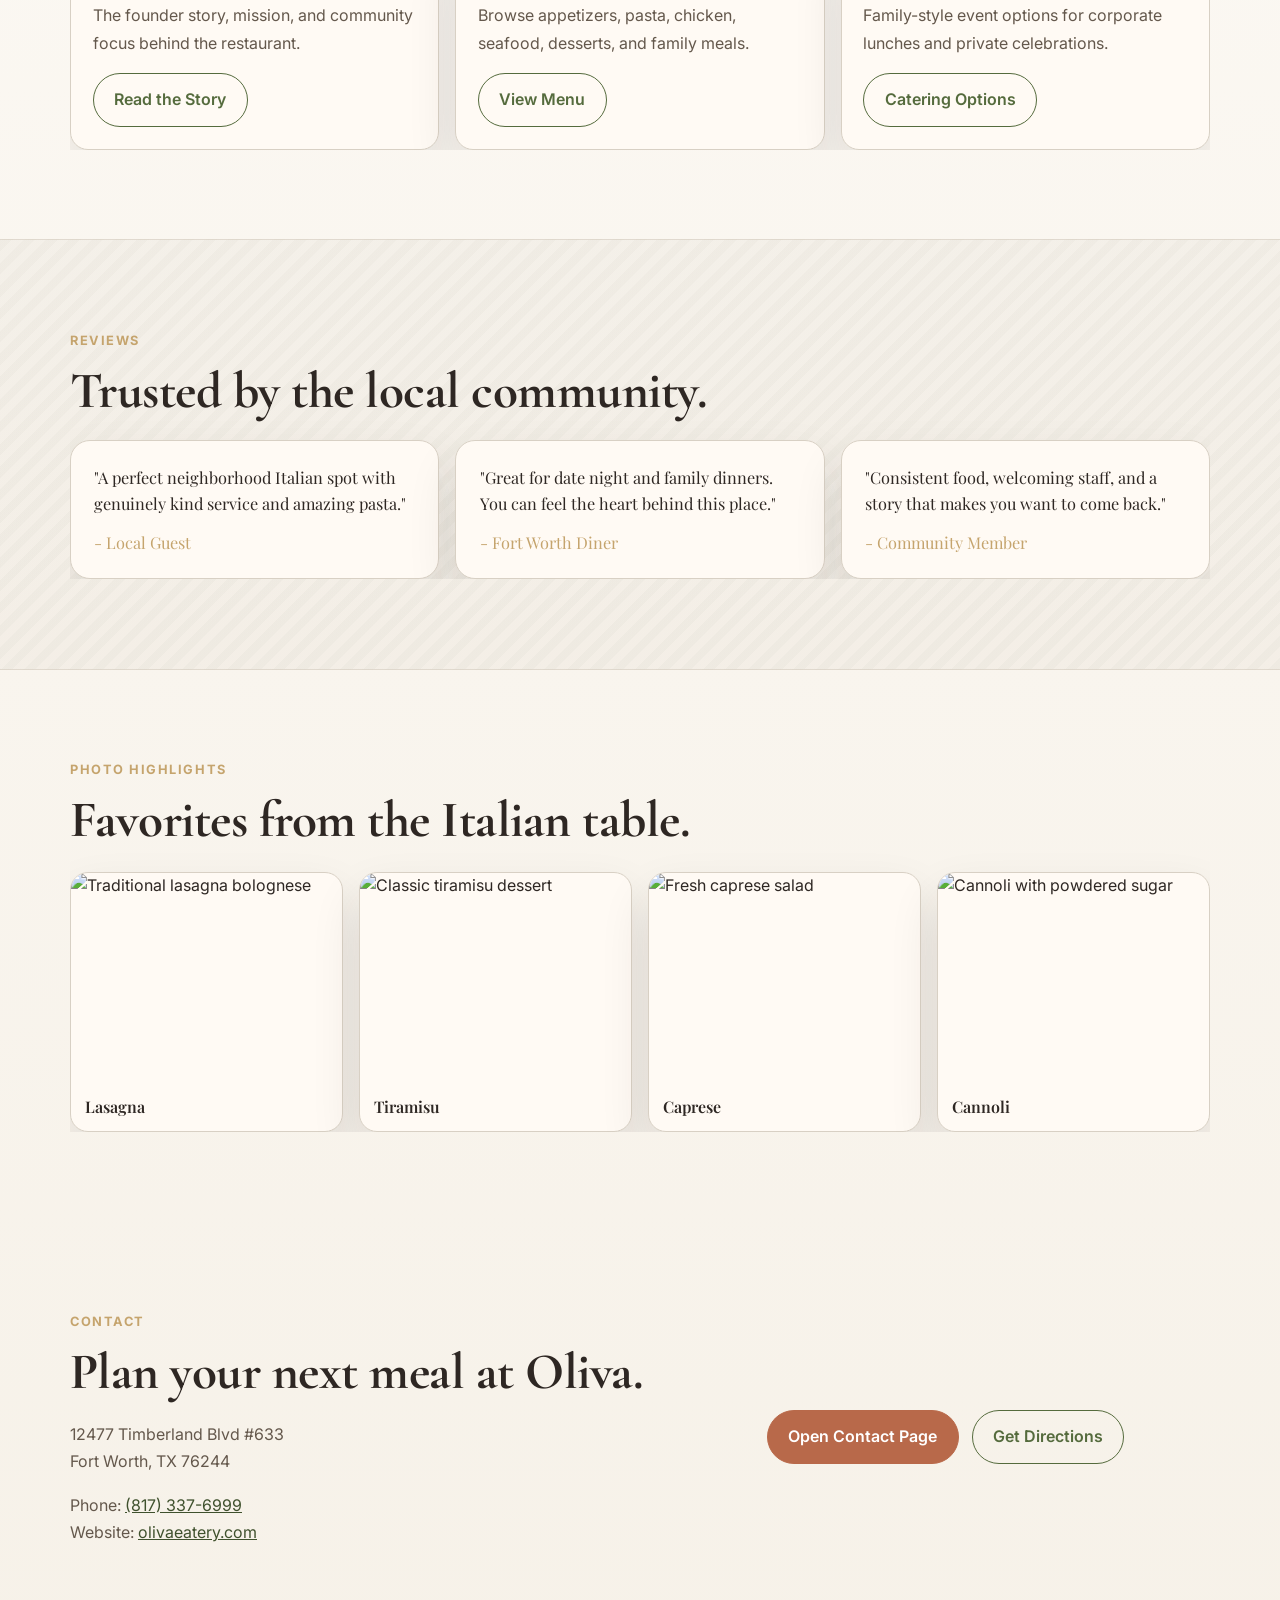
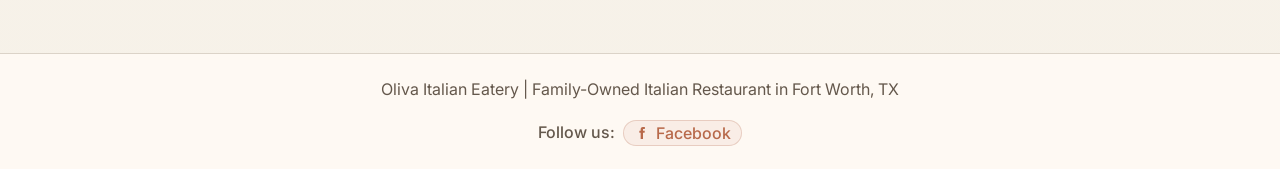
==== commit 187697fe: "added logo" ====
--- a/index.html
+++ b/index.html
@@ -24,7 +24,9 @@
 
     <header class="site-header">
       <div class="container nav-wrap">
-        <a class="logo" href="index.html">Oliva Italian Eatery</a>
+        <a class="logo" href="index.html">
+          <img src="images/oliva-logo.png" alt="Oliva Italian Eatery" class="logo-img" />
+        </a>
         <button class="menu-toggle" aria-expanded="false" aria-controls="site-nav">Menu</button>
         <nav id="site-nav" class="site-nav" aria-label="Main navigation">
           <a class="current-page" href="index.html">Home</a>
--- a/styles.css
+++ b/styles.css
@@ -170,7 +170,8 @@
   align-items: center;
   justify-content: space-between;
   gap: 1rem;
-  padding: 0.95rem 0;
+  padding: 0.6rem 0;
+  min-height: 70px;
 }
 
 .logo {
@@ -178,7 +179,18 @@
   font-size: 1.6rem;
   font-weight: 700;
   text-decoration: none;
-  color: var(--cream);
+  /* color: var(--cream); */
+  display: flex;
+  align-items: center;
+  justify-content: center;
+  height: 100%;
+}
+
+.logo-img {
+  height: 55px;
+  width: auto;
+  object-fit: contain;
+  display: block;
 }
 
 .site-nav {
